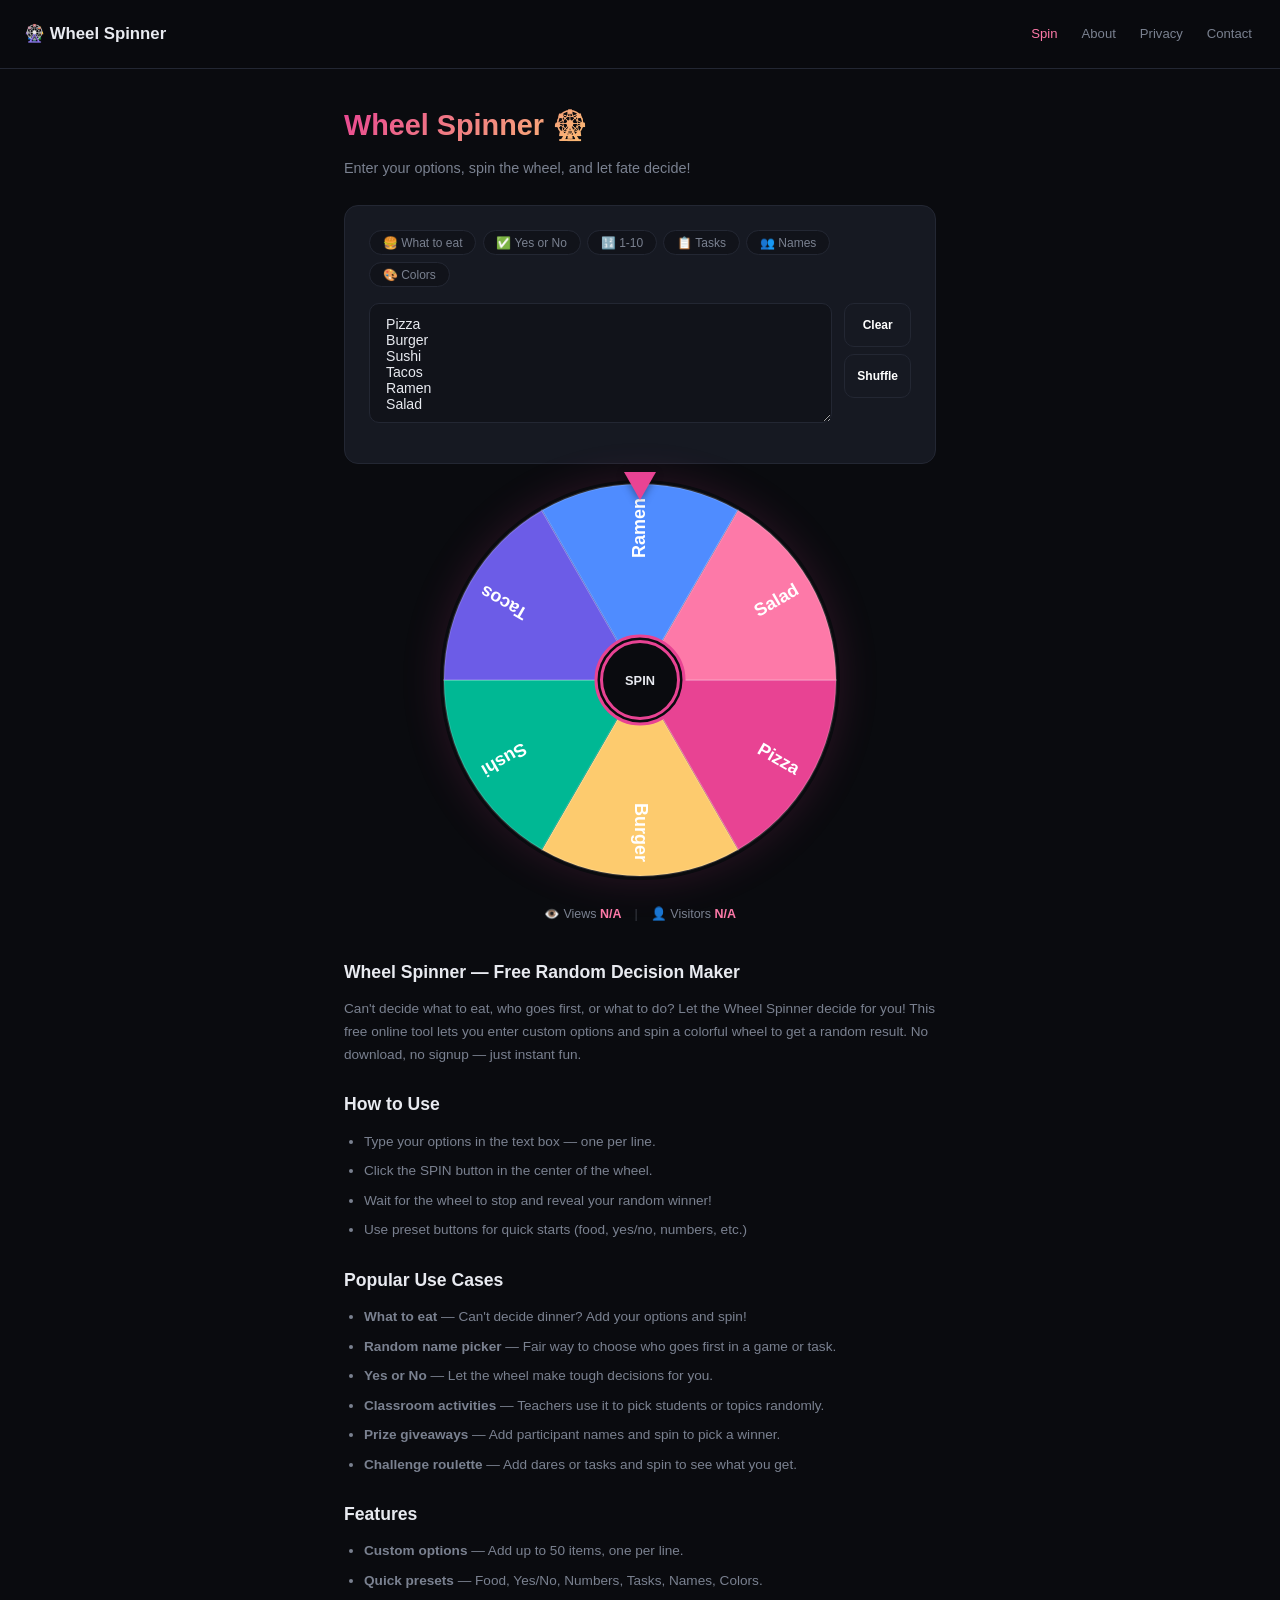
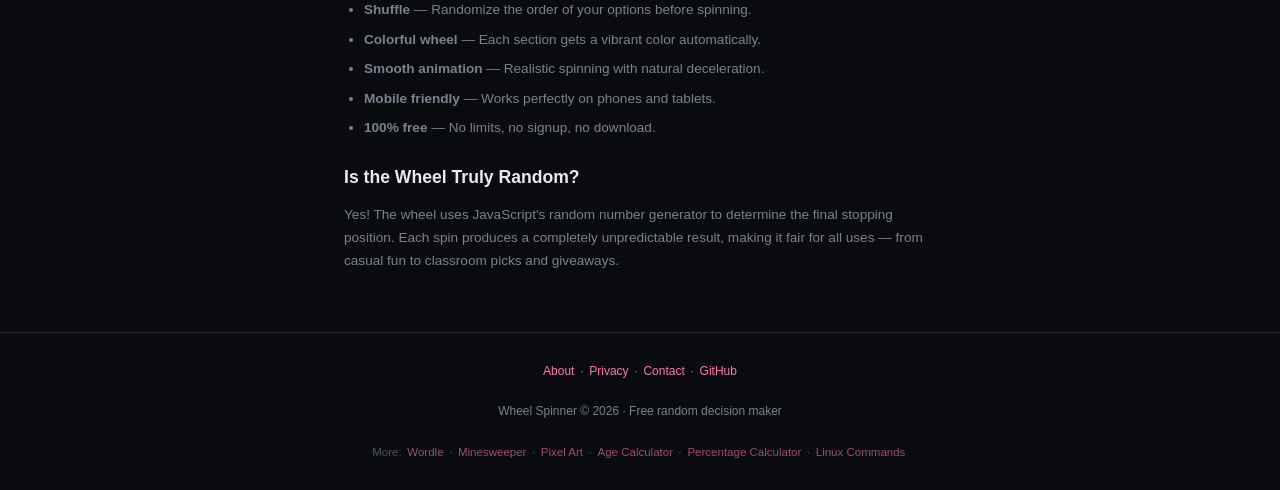
==== index.html @ a922e373 "Fix ad empty space: controlled height + cross-origin iframe check" ====
<!DOCTYPE html>
<html lang="en">
<head>
    <meta charset="UTF-8">
    <link rel="preconnect" href="https://pagead2.googlesyndication.com">
    <link rel="dns-prefetch" href="https://pagead2.googlesyndication.com">
    <link rel="preconnect" href="https://api.counterapi.dev">
    <link rel="dns-prefetch" href="https://api.counterapi.dev">
    <meta name="viewport" content="width=device-width, initial-scale=1.0">
    <meta name="theme-color" content="#0a0b0f">
    <meta name="description" content="Free spinner wheel. Enter options and spin to make random decisions. Perfect for choosing food, names, tasks.">
    <meta name="robots" content="index, follow">
    <link rel="canonical" href="https://jimmywithfiona.com/wheel-spinner/">

    <meta name="keywords" content="wheel spinner, spin the wheel, random picker, decision maker, wheel of names, random choice">
    <meta property="og:type" content="website">
    <meta property="og:site_name" content="Wheel Spinner">
    <meta property="og:locale" content="en_US">
    <meta property="og:title" content="Wheel Spinner — Free Random Decision Maker Online">
    <meta property="og:description" content="Free spinner wheel. Enter options and spin to make random decisions. Perfect for choosing food, names, tasks.">
    <meta property="og:url" content="https://jimmywithfiona.com/wheel-spinner/">
    <meta property="og:image" content="https://jimmywithfiona.com/wheel-spinner/og.png">
    <meta name="twitter:card" content="summary_large_image">
    <meta name="twitter:title" content="Wheel Spinner — Free Random Decision Maker Online">
    <meta name="twitter:description" content="Free spinner wheel. Enter options and spin to make random decisions. Perfect for choosing food, names, tasks.">
    <meta name="twitter:image" content="https://jimmywithfiona.com/wheel-spinner/og.png">

    <link rel="icon" type="image/svg+xml" href="favicon.svg">
<link rel="apple-touch-icon" href="apple-touch-icon.png">
    <title>Wheel Spinner — Free Random Decision Maker Online</title>
    <script async src="https://pagead2.googlesyndication.com/pagead/js/adsbygoogle.js?client=ca-pub-1840337371416691" crossorigin="anonymous"></script>
    <link rel="stylesheet" href="css/style.css">
    <script type="application/ld+json">
    {
      "@context": "https://schema.org",
      "@type": "WebApplication",
      "name": "Wheel Spinner",
      "url": "https://jimmywithfiona.com/wheel-spinner/",
      "description": "Free online spinner wheel. Enter options and spin to make a random decision.",
      "applicationCategory": "Game",
      "offers": { "@type": "Offer", "price": "0", "priceCurrency": "USD" }
    }
    </script>
    <script type="application/ld+json">
    {
      "@context": "https://schema.org",
      "@type": "FAQPage",
      "mainEntity": [
        { "@type": "Question", "name": "How does the wheel spinner work?", "acceptedAnswer": { "@type": "Answer", "text": "Enter your options in the text box, then click Spin. The wheel rotates randomly and stops on a winner." } },
        { "@type": "Question", "name": "Is the wheel spinner random?", "acceptedAnswer": { "@type": "Answer", "text": "Yes, the wheel uses a random number generator to ensure fair and unpredictable results every time." } },
        { "@type": "Question", "name": "How many options can I add?", "acceptedAnswer": { "@type": "Answer", "text": "You can add up to 50 options. Each option is one per line." } }
      ]
    }
    </script>
    <script type="application/ld+json">
    {"@context":"https://schema.org","@type":"BreadcrumbList","itemListElement":[{"@type":"ListItem","position":1,"name":"Home","item":"https://jimmywithfiona.com/"},{"@type":"ListItem","position":2,"name":"Wheel Spinner","item":"https://jimmywithfiona.com/wheel-spinner/"}]}
    </script>
    <style>
        .wheel-wrap {
            display: flex;
            flex-direction: column;
            align-items: center;
            gap: 1rem;
        }
        .canvas-box {
            position: relative;
            display: inline-block;
        }
        canvas {
            display: block;
            max-width: 100%;
            height: auto;
            border-radius: 50%;
            box-shadow: 0 0 40px rgba(232,67,147,0.15);
        }
        .pointer {
            position: absolute;
            top: -8px;
            left: 50%;
            transform: translateX(-50%);
            width: 0;
            height: 0;
            border-left: 16px solid transparent;
            border-right: 16px solid transparent;
            border-top: 28px solid var(--accent);
            filter: drop-shadow(0 2px 4px rgba(0,0,0,0.4));
            z-index: 10;
        }
        .spin-btn {
            position: absolute;
            top: 50%;
            left: 50%;
            transform: translate(-50%, -50%);
            width: 80px;
            height: 80px;
            border-radius: 50%;
            background: var(--bg);
            border: 3px solid var(--accent);
            color: var(--text);
            font-size: 0.8rem;
            font-weight: 800;
            cursor: pointer;
            z-index: 10;
            transition: transform .1s;
            font-family: inherit;
        }
        .spin-btn:hover:not(:disabled) { background: var(--accent); color: #fff; }
        .spin-btn:active:not(:disabled) { transform: translate(-50%, -50%) scale(0.92); }
        .options-panel {
            display: grid;
            grid-template-columns: 1fr auto;
            gap: 0.75rem;
            margin-bottom: 1rem;
        }
        .options-panel textarea {
            width: 100%;
            background: var(--bg-2);
            color: var(--text);
            border: 1px solid var(--border);
            border-radius: 10px;
            padding: 0.7rem 1rem;
            font-size: 0.88rem;
            outline: none;
            transition: border-color .2s;
            font-family: inherit;
            resize: vertical;
            min-height: 120px;
        }
        .options-panel textarea:focus { border-color: var(--accent); }
        .options-actions { display: flex; flex-direction: column; gap: 0.4rem; }
        .result-banner {
            text-align: center;
            font-size: 1.5rem;
            font-weight: 800;
            padding: 1rem;
            background: var(--card);
            border: 2px solid var(--accent);
            border-radius: var(--radius);
            margin-bottom: 1rem;
            display: none;
        }
        .result-banner.show { display: block; animation: pop .4s; }
        @keyframes pop { 0% { transform: scale(0.8); opacity: 0; } 100% { transform: scale(1); opacity: 1; } }
        .preset-row { display: flex; gap: 0.4rem; flex-wrap: wrap; margin-bottom: 1rem; }
        .preset-btn {
            background: var(--bg-2);
            border: 1px solid var(--border);
            border-radius: 999px;
            padding: 0.3rem 0.8rem;
            font-size: 0.75rem;
            color: var(--text-dim);
            cursor: pointer;
            transition: all .15s;
            font-family: inherit;
        }
        .preset-btn:hover { border-color: var(--accent); color: var(--text); }
    

    /* UX fixes: touch targets, font sizes */
    @media (max-width: 768px) {
        .navbar .nav-links a {
            padding: 0.5rem 0.3rem;
            min-height: 44px;
            display: flex;
            align-items: center;
        }
        .navbar { padding: 0.5rem 0.75rem; }
        .navbar .brand { font-size: 0.95rem; }
        .navbar .nav-links { gap: 0.3rem; }
        input[type="text"], input[type="number"], select, textarea {
            font-size: 16px !important;
        }
        .tab { min-height: 44px; display: flex; align-items: center; }
        .preset-btn { min-height: 44px; }
        .unit-toggle button { min-height: 44px; padding: 0.5rem 0.75rem; }
        .btn { min-height: 44px; }
        .legend-item, .outlet { min-height: 44px; }
    }
    /* Scroll to top button */
    .scroll-top {
        position: fixed;
        bottom: 1.5rem;
        right: 1.5rem;
        width: 44px;
        height: 44px;
        border-radius: 50%;
        background: var(--accent, #4f8cff);
        color: #fff;
        border: none;
        cursor: pointer;
        font-size: 1.2rem;
        display: none;
        z-index: 100;
        align-items: center;
        justify-content: center;
        box-shadow: 0 2px 12px rgba(0,0,0,0.3);
        transition: opacity 0.3s;
    }
    .scroll-top.visible { display: flex; }

    
    /* UX: touch targets + mobile fixes */
    body { overflow-x: hidden !important; }
    .nav-links a, .navbar .nav-links a, .topbar .nav-links a {
        display: inline-flex; align-items: center;
        min-height: 36px; padding: 0.4rem 0.25rem;
    }
    footer a, footer p a {
        display: inline-block; min-height: 36px; line-height: 36px;
        padding: 0 0.15rem;
    }
    @media (max-width: 768px) {
        .nav-links a, .navbar .nav-links a, .topbar .nav-links a, footer a {
            min-height: 44px !important; line-height: 44px;
            padding: 0 0.3rem;
        }
        .nav-links, .navbar .nav-links, .topbar .nav-links { flex-wrap: wrap; gap: 0.2rem; }
        input, select, textarea { font-size: 16px !important; }
        .tab, .preset-btn, .unit-toggle button, .btn { min-height: 44px; }
        .tool-link, .outlet, .story, .quiz-option { min-height: 44px; }
    }    .navbar .nav-links a, .topbar .nav-links a, .nav-links a {
        padding: 0.5rem 0.25rem;
        min-height: 36px;
        display: inline-flex;
        align-items: center;
    }
    body { overflow-x: hidden; }
    @media (max-width: 768px) {
        .navbar .nav-links a, .topbar .nav-links a, .nav-links a {
            min-height: 44px;
            padding: 0.5rem 0.4rem;
        }
        .navbar .nav-links, .topbar .nav-links, .nav-links {
            flex-wrap: wrap;
            gap: 0.2rem;
        }
        input, select, textarea { font-size: 16px !important; }
        .tab, .preset-btn, .unit-toggle button, .btn { min-height: 44px; }
    }

    </style>
    <link rel="prefetch" href="/fun-tests/">
    <link rel="prefetch" href="/game-2048/">
</head>
<body>
<nav class="navbar">
    <a class="brand" href="index.html">🎡 Wheel Spinner</a>
    <div class="nav-links">
        <a href="index.html" class="active">Spin</a>
        <a href="about.html">About</a>
        <a href="privacy.html">Privacy</a>
        <a href="contact.html">Contact</a>
    </div>
</nav>
<main>
<!-- AdSense Ad Unit -->
<ins class="adsbygoogle"
     style="display:block;max-height:280px;overflow:hidden;min-height:0"
     data-ad-client="ca-pub-1840337371416691"
     data-ad-slot="5549785669"
     data-ad-format="auto"
     data-full-width-responsive="true"></ins>
<script>
     (adsbygoogle = window.adsbygoogle || []).push({});
     window.addEventListener('load',function(){setTimeout(function(){document.querySelectorAll('ins.adsbygoogle[data-ad-slot="5549785669"]').forEach(function(el){try{var ifr=el.querySelector('iframe');if(ifr){var ib=ifr.contentWindow.document.body;if(!ib||ib.scrollHeight<10){el.style.display='none';}}}catch(e){var r=el.getBoundingClientRect();if(r.height<10){el.style.display='none';}}});},6000);});
</script>


    <h1>Wheel Spinner 🎡</h1>
    <p class="subtitle">Enter your options, spin the wheel, and let fate decide!</p>

    <div class="result-banner" id="resultBanner"></div>

    <div class="tool-card">
        <div class="preset-row">
            <button class="preset-btn" onclick="loadPreset('food')">🍔 What to eat</button>
            <button class="preset-btn" onclick="loadPreset('yesno')">✅ Yes or No</button>
            <button class="preset-btn" onclick="loadPreset('numbers')">🔢 1-10</button>
            <button class="preset-btn" onclick="loadPreset('tasks')">📋 Tasks</button>
            <button class="preset-btn" onclick="loadPreset('names')">👥 Names</button>
            <button class="preset-btn" onclick="loadPreset('colors')">🎨 Colors</button>
        </div>
        <div class="options-panel">
            <textarea id="optionsInput" placeholder="Enter one option per line...">Pizza
Burger
Sushi
Tacos
Ramen
Salad</textarea>
            <div class="options-actions">
                <button class="btn btn-secondary" onclick="clearAll()" style="font-size:0.75rem;padding:0.5rem 0.75rem;">Clear</button>
                <button class="btn btn-secondary" onclick="shuffleOptions()" style="font-size:0.75rem;padding:0.5rem 0.75rem;">Shuffle</button>
            </div>
        </div>
    </div>

    <div class="wheel-wrap">
        <div class="canvas-box">
            <div class="pointer"></div>
            <canvas id="wheel" width="400" height="400"></canvas>
            <button class="spin-btn" id="spinBtn" onclick="spin()">SPIN</button>
        </div>
    </div>

    <div class="stats">
        👁️ Views <strong id="pv">-</strong>
        <span class="stat-divider">|</span>
        👤 Visitors <strong id="uv">-</strong>
    </div>

    <div class="seo-section">
        <h2>Wheel Spinner — Free Random Decision Maker</h2>
        <p>Can't decide what to eat, who goes first, or what to do? Let the Wheel Spinner decide for you! This free online tool lets you enter custom options and spin a colorful wheel to get a random result. No download, no signup — just instant fun.</p>
        <h2>How to Use</h2>
        <ul>
            <li>Type your options in the text box — one per line.</li>
            <li>Click the SPIN button in the center of the wheel.</li>
            <li>Wait for the wheel to stop and reveal your random winner!</li>
            <li>Use preset buttons for quick starts (food, yes/no, numbers, etc.)</li>
        </ul>
        <h2>Popular Use Cases</h2>
        <ul>
            <li><strong>What to eat</strong> — Can't decide dinner? Add your options and spin!</li>
            <li><strong>Random name picker</strong> — Fair way to choose who goes first in a game or task.</li>
            <li><strong>Yes or No</strong> — Let the wheel make tough decisions for you.</li>
            <li><strong>Classroom activities</strong> — Teachers use it to pick students or topics randomly.</li>
            <li><strong>Prize giveaways</strong> — Add participant names and spin to pick a winner.</li>
            <li><strong>Challenge roulette</strong> — Add dares or tasks and spin to see what you get.</li>
        </ul>
        <h2>Features</h2>
        <ul>
            <li><strong>Custom options</strong> — Add up to 50 items, one per line.</li>
            <li><strong>Quick presets</strong> — Food, Yes/No, Numbers, Tasks, Names, Colors.</li>
            <li><strong>Shuffle</strong> — Randomize the order of your options before spinning.</li>
            <li><strong>Colorful wheel</strong> — Each section gets a vibrant color automatically.</li>
            <li><strong>Smooth animation</strong> — Realistic spinning with natural deceleration.</li>
            <li><strong>Mobile friendly</strong> — Works perfectly on phones and tablets.</li>
            <li><strong>100% free</strong> — No limits, no signup, no download.</li>
        </ul>
        <h2>Is the Wheel Truly Random?</h2>
        <p>Yes! The wheel uses JavaScript's random number generator to determine the final stopping position. Each spin produces a completely unpredictable result, making it fair for all uses — from casual fun to classroom picks and giveaways.</p>
    </div>
</main>
<footer>
    <p><a href="about.html">About</a> · <a href="privacy.html">Privacy</a> · <a href="contact.html">Contact</a> · <a href="https://github.com/JimmyLLLL/wheel-spinner">GitHub</a></p>
    <p style="margin-top:0.4rem;">Wheel Spinner © 2026 · Free random decision maker</p>

    <div style="margin-top:0.6rem;font-size:0.72rem;opacity:0.6;">More: <a href="/wordle/">Wordle</a> · <a href="/minesweeper/">Minesweeper</a> · <a href="/pixel-art/">Pixel Art</a> · <a href="/age-calculator/">Age Calculator</a> · <a href="/percentage-calculator/">Percentage Calculator</a> · <a href="/linux-commands/">Linux Commands</a></div>
</footer>
<script defer src="js/counter.js"></script>
<script>
const COLORS = [
    "#e84393", "#fdcb6e", "#00b894", "#6c5ce7", "#4f8cff",
    "#fd79a8", "#ff7675", "#55efc4", "#a29bfe", "#74b9ff",
    "#ffeaa7", "#fab1a0", "#81ecec", "#dfe6e9", "#fd79a8",
    "#e17055", "#0984e3", "#00cec9", "#6c5ce7", "#e84393",
    "#fdcb6e", "#00b894", "#6c5ce7", "#4f8cff", "#fd79a8",
    "#ff7675", "#55efc4", "#a29bfe", "#74b9ff", "#ffeaa7",
    "#fab1a0", "#81ecec", "#dfe6e9", "#e17055", "#0984e3",
    "#00cec9", "#6c5ce7", "#e84393", "#fdcb6e", "#00b894",
    "#6c5ce7", "#4f8cff", "#fd79a8", "#ff7675", "#55efc4",
    "#a29bfe", "#74b9ff", "#ffeaa7", "#fab1a0", "#81ecec",
];

const PRESETS = {
    food: "Pizza\nBurger\nSushi\nTacos\nRamen\nSalad\nPasta\nFried Chicken\nHot Pot\nBBQ",
    yesno: "Yes\nNo\nMaybe\nDefinitely\nNot a chance\nAsk again",
    numbers: "1\n2\n3\n4\n5\n6\n7\n8\n9\n10",
    tasks: "Do the dishes\nTake out trash\nVacuum\nLaundry\nClean bathroom\nCook dinner\nWater plants\nFeed pets",
    names: "Alice\nBob\nCharlie\nDiana\nEve\nFrank\nGrace\nHenry",
    colors: "Red\nOrange\nYellow\nGreen\nBlue\nPurple\nPink\nBlack\nWhite\nGray",
};

const canvas = document.getElementById("wheel");
const ctx = canvas.getContext("2d");
const spinBtn = document.getElementById("spinBtn");
const resultBanner = document.getElementById("resultBanner");

let options = [];
let currentAngle = 0;
let spinning = false;

function getOptions() {
    return document.getElementById("optionsInput").value
        .split("\n")
        .map(s => s.trim())
        .filter(s => s.length > 0);
}

function drawWheel() {
    const opts = getOptions();
    options = opts.length > 0 ? opts : ["Spin me!"];
    const n = options.length;
    const cx = canvas.width / 2;
    const cy = canvas.height / 2;
    const radius = canvas.width / 2 - 4;
    const sliceAngle = (Math.PI * 2) / n;

    ctx.clearRect(0, 0, canvas.width, canvas.height);

    for (let i = 0; i < n; i++) {
        const startAngle = currentAngle + i * sliceAngle;
        const endAngle = startAngle + sliceAngle;
        const color = COLORS[i % COLORS.length];

        // Slice
        ctx.beginPath();
        ctx.moveTo(cx, cy);
        ctx.arc(cx, cy, radius, startAngle, endAngle);
        ctx.closePath();
        ctx.fillStyle = color;
        ctx.fill();

        // Border
        ctx.strokeStyle = "rgba(255,255,255,0.15)";
        ctx.lineWidth = 2;
        ctx.stroke();

        // Text
        ctx.save();
        ctx.translate(cx, cy);
        ctx.rotate(startAngle + sliceAngle / 2);
        ctx.textAlign = "right";
        ctx.textBaseline = "middle";
        ctx.fillStyle = "#fff";
        const fontSize = Math.max(10, Math.min(18, 200 / n));
        ctx.font = "bold " + fontSize + "px sans-serif";
        let text = options[i];
        const maxLen = Math.max(4, Math.floor(14 - n / 3));
        if (text.length > maxLen) text = text.substring(0, maxLen) + "…";
        ctx.fillText(text, radius - 14, 0);
        ctx.restore();
    }

    // Center circle
    ctx.beginPath();
    ctx.arc(cx, cy, 44, 0, Math.PI * 2);
    ctx.fillStyle = "#0a0b0f";
    ctx.fill();
    ctx.strokeStyle = "#e84393";
    ctx.lineWidth = 3;
    ctx.stroke();
}

function spin() {
    if (spinning) return;
    const opts = getOptions();
    if (opts.length === 0) { resultBanner.textContent = "⚠️ Add some options first!"; resultBanner.className = "result-banner show"; return; }
    options = opts;
    spinning = true;
    spinBtn.disabled = true;
    resultBanner.className = "result-banner";

    // Random target
    const n = options.length;
    const sliceAngle = (Math.PI * 2) / n;
    const winnerIdx = Math.floor(Math.random() * n);
    // Pointer is at top (270 degrees = -PI/2). We want winner slice center under pointer.
    const targetAngle = -(winnerIdx * sliceAngle + sliceAngle / 2) - Math.PI / 2;
    const fullSpins = 5 + Math.floor(Math.random() * 3); // 5-7 full spins
    const startAngle = currentAngle;
    // Normalize current angle
    let normalizedStart = startAngle % (Math.PI * 2);
    const totalRotation = fullSpins * Math.PI * 2 + (targetAngle - normalizedStart);
    const finalAngle = startAngle + totalRotation;

    const duration = 4500 + Math.random() * 1000;
    const startTime = performance.now();

    function animate(now) {
        const elapsed = now - startTime;
        const t = Math.min(elapsed / duration, 1);
        // Ease out cubic
        const eased = 1 - Math.pow(1 - t, 3);
        currentAngle = startAngle + totalRotation * eased;
        drawWheel();
        if (t < 1) {
            requestAnimationFrame(animate);
        } else {
            currentAngle = finalAngle;
            drawWheel();
            spinning = false;
            spinBtn.disabled = false;
            showResult(options[winnerIdx]);
        }
    }
    requestAnimationFrame(animate);
}

function showResult(winner) {
    resultBanner.innerHTML = '🎉 Winner: <span style="color:var(--gold)">' + escapeHtml(winner) + '</span> 🎉';
    resultBanner.className = "result-banner show";
}

function escapeHtml(s) {
    return s.replace(/&/g, "&amp;").replace(/</g, "&lt;").replace(/>/g, "&gt;").replace(/"/g, "&quot;");
}

function loadPreset(key) {
    document.getElementById("optionsInput").value = PRESETS[key] || "";
    drawWheel();
    resultBanner.className = "result-banner";
}

function clearAll() {
    document.getElementById("optionsInput").value = "";
    drawWheel();
    resultBanner.className = "result-banner";
}

function shuffleOptions() {
    const textarea = document.getElementById("optionsInput");
    let opts = textarea.value.split("\n").map(s => s.trim()).filter(s => s.length > 0);
    for (let i = opts.length - 1; i > 0; i--) {
        const j = Math.floor(Math.random() * (i + 1));
        [opts[i], opts[j]] = [opts[j], opts[i]];
    }
    textarea.value = opts.join("\n");
    drawWheel();
}

// Redraw on input
document.getElementById("optionsInput").addEventListener("input", () => {
    if (!spinning) drawWheel();
});

// Resize canvas for mobile
function resizeCanvas() {
    const box = canvas.parentElement;
    const size = Math.min(box.clientWidth, 400);
    canvas.style.width = size + "px";
    canvas.style.height = size + "px";
}
window.addEventListener("resize", resizeCanvas);

// Init
drawWheel();
resizeCanvas();
</script>
</body>
</html>
---- css/style.css ----
*{margin:0;padding:0;box-sizing:border-box}:root{--bg:#0a0b0f;--bg-2:#11131a;--card:#161922;--border:#232733;--text:#e8eaf0;--text-dim:#7a8190;--accent:#e84393;--accent-hover:#fd79a8;--green:#00b894;--gold:#fdcb6e;--radius:14px}body{font-family:-apple-system,BlinkMacSystemFont,"Segoe UI",Roboto,"Helvetica Neue",sans-serif;background:var(--bg);color:var(--text);min-height:100vh;line-height:1.7}.navbar{display:flex;justify-content:space-between;align-items:center;padding:0.75rem 1.5rem;border-bottom:1px solid var(--border);position:sticky;top:0;background:rgba(10,11,15,0.92);backdrop-filter:blur(12px);z-index:50}.navbar .brand{font-weight:800;color:var(--text);text-decoration:none;font-size:1.05rem;display:flex;align-items:center;gap:0.4rem}.navbar .nav-links{display:flex;gap:1rem;flex-wrap:wrap}.navbar .nav-links a{color:var(--text-dim);text-decoration:none;font-size:0.82rem;transition:color .2s}.navbar .nav-links a:hover,.navbar .nav-links a.active{color:var(--accent-hover)}main{max-width:640px;margin:0 auto;padding:2rem 1.5rem 3rem}h1{font-size:1.8rem;margin-bottom:0.4rem;background:linear-gradient(135deg,#e84393,#fdcb6e,#00b894);-webkit-background-clip:text;-webkit-text-fill-color:transparent;background-clip:text}.subtitle{color:var(--text-dim);font-size:0.9rem;margin-bottom:1.5rem}h2{font-size:1.1rem;margin:1.5rem 0 0.6rem;color:var(--accent-hover)}p{margin-bottom:0.75rem}a{color:var(--accent-hover)}ul{margin:0 0 1rem 1.25rem}li{margin-bottom:0.4rem}.tool-card{background:var(--card);border:1px solid var(--border);border-radius:var(--radius);padding:1.5rem;margin-bottom:1rem}.btn{background:var(--accent);color:#fff;border:none;border-radius:10px;padding:0.75rem 2rem;font-size:0.95rem;font-weight:700;cursor:pointer;transition:background .2s,transform .1s;font-family:inherit}.btn:hover{background:var(--accent-hover)}.btn:active{transform:scale(0.97)}.btn-secondary{background:var(--card);border:1px solid var(--border)}.btn-secondary:hover{background:var(--bg-2)}.btn:disabled{opacity:0.5;cursor:not-allowed}input[type="text"]{width:100%;background:var(--bg-2);color:var(--text);border:1px solid var(--border);border-radius:10px;padding:0.7rem 1rem;font-size:0.9rem;outline:none;transition:border-color .2s;font-family:inherit}input[type="text"]:focus{border-color:var(--accent)}.stats{text-align:center;margin:1.5rem 0;font-size:0.78rem;color:var(--text-dim)}.stats strong{color:var(--accent-hover);font-variant-numeric:tabular-nums}.stat-divider{margin:0 0.6rem;opacity:0.4}footer{text-align:center;padding:1.25rem;color:var(--text-dim);font-size:0.75rem;border-top:1px solid var(--border)}footer a{color:var(--accent-hover);text-decoration:none}.seo-section{color:var(--text-dim);font-size:0.85rem;margin-top:2rem}.seo-section h2{color:var(--text)}body{overflow-x:hidden}.navbar .brand,.navbar .brand a{display:flex;align-items:center;min-height:44px;padding:0.25rem 0}.navbar .nav-links a{min-height:44px;display:inline-flex;align-items:center;padding:0.4rem 0.3rem}footer a,footer p a{display:inline-block;min-height:36px;line-height:36px;padding:0 0.15rem}.tool-link{min-height:44px}.tool-link .tool-name,.tool-link .tool-desc{line-height:1.3}.btn{min-height:44px}@media (max-width:768px){footer a{min-height:44px;line-height:44px}.navbar .nav-links{flex-wrap:wrap}}@media (max-width:768px){a{min-height:44px;display:inline-flex;align-items:center}.tool-card a,.seo-section a,.result a{display:inline-block;min-height:44px;line-height:44px}.navbar .brand{min-height:44px}button{min-height:44px}}
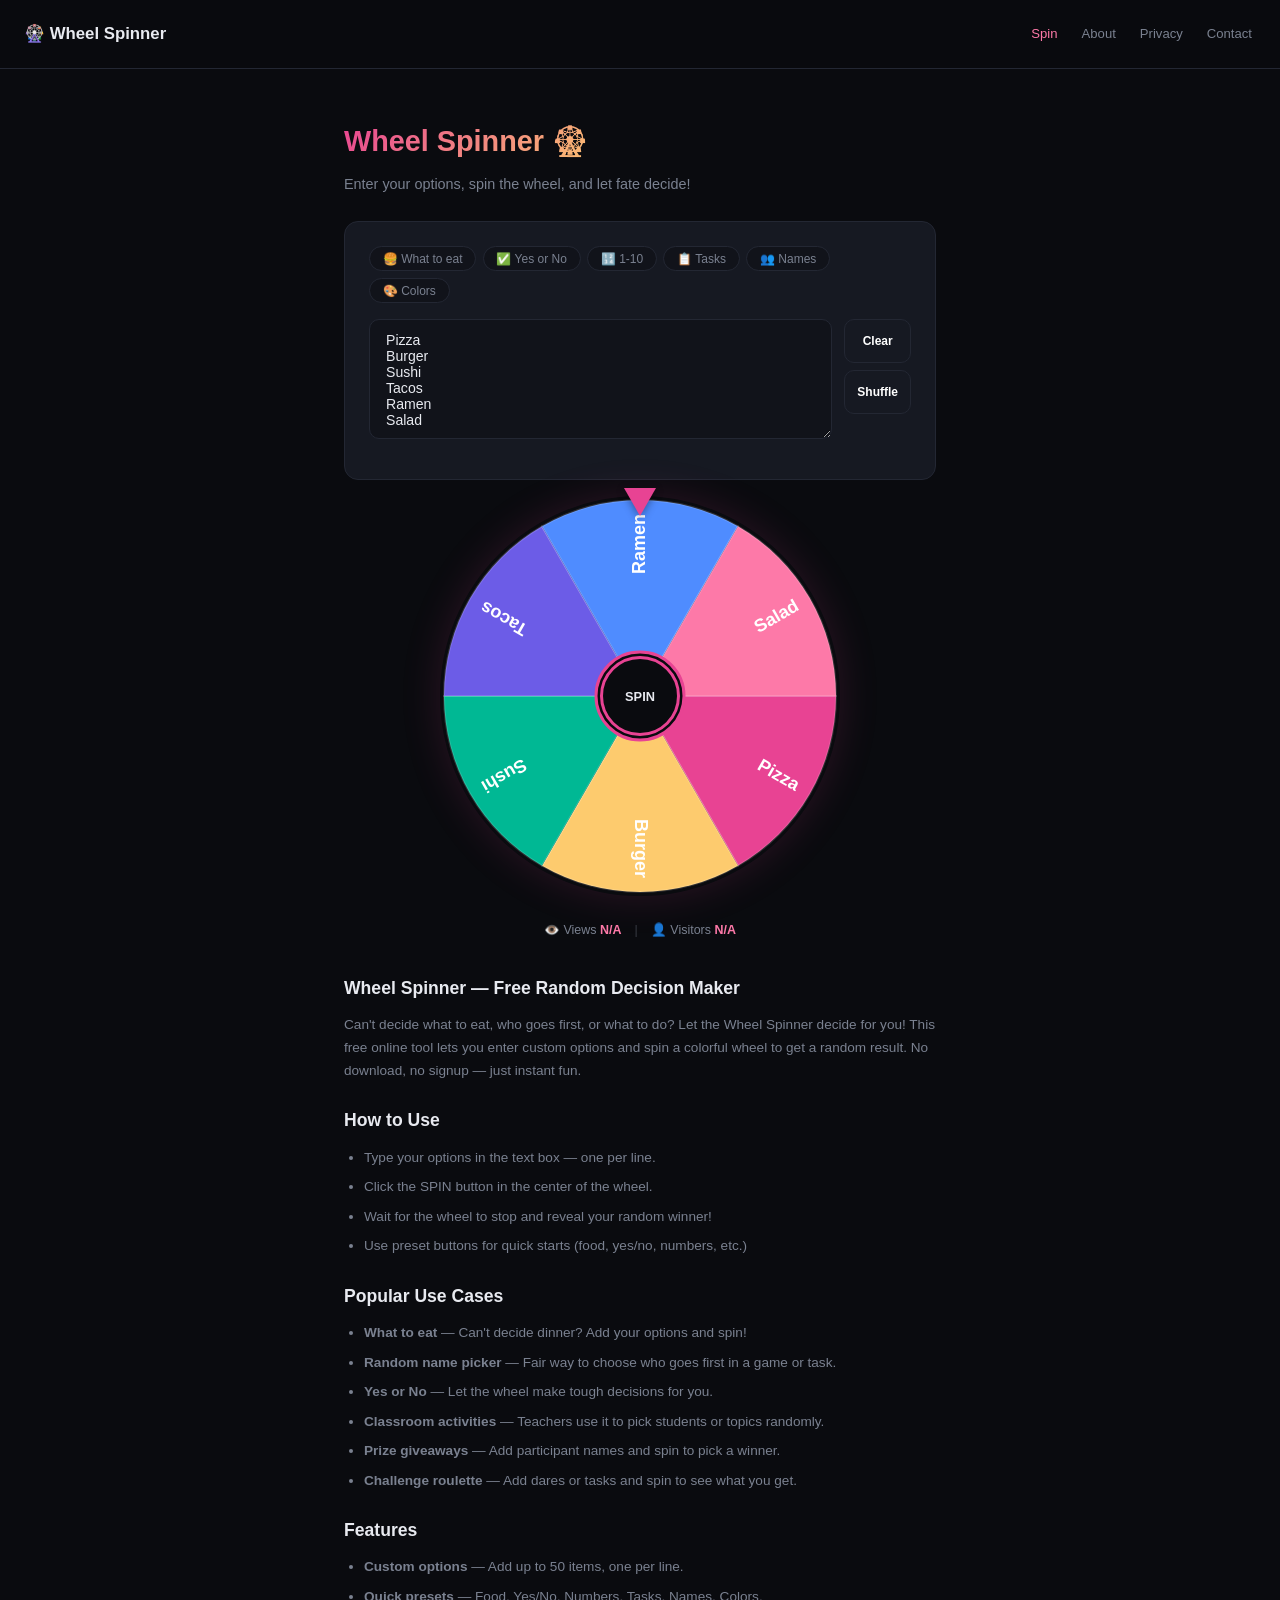
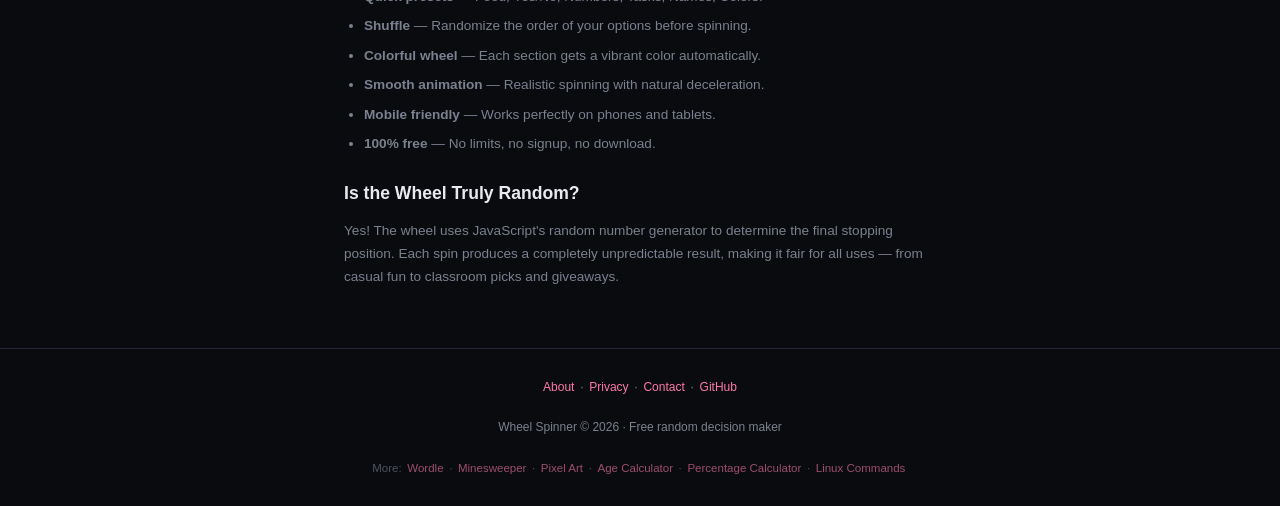
==== commit b1fffe81: "Fix ad space: wrap ad in collapsible container, hide when empty after 8s" ====
--- a/index.html
+++ b/index.html
@@ -254,16 +254,18 @@
 </nav>
 <main>
 <!-- AdSense Ad Unit -->
+<div class="ad-container" style="text-align:center;min-height:0;max-height:120px;overflow:hidden;transition:max-height .3s;margin:0 0 1rem;">
 <ins class="adsbygoogle"
-     style="display:block;max-height:280px;overflow:hidden;min-height:0"
+     style="display:block"
      data-ad-client="ca-pub-1840337371416691"
      data-ad-slot="5549785669"
      data-ad-format="auto"
      data-full-width-responsive="true"></ins>
 <script>
      (adsbygoogle = window.adsbygoogle || []).push({});
-     window.addEventListener('load',function(){setTimeout(function(){document.querySelectorAll('ins.adsbygoogle[data-ad-slot="5549785669"]').forEach(function(el){try{var ifr=el.querySelector('iframe');if(ifr){var ib=ifr.contentWindow.document.body;if(!ib||ib.scrollHeight<10){el.style.display='none';}}}catch(e){var r=el.getBoundingClientRect();if(r.height<10){el.style.display='none';}}});},6000);});
+     setTimeout(function(){var c=document.querySelector('.ad-container');if(!c)return;var ins=c.querySelector('ins.adsbygoogle');var ifr=ins&&ins.querySelector('iframe');if(!ifr){c.style.display='none';return;}ifr.addEventListener('load',function(){try{var b=ifr.contentWindow.document.body;if(!b||b.scrollHeight<15){c.style.maxHeight='0';c.style.margin='0';}}catch(e){}});setTimeout(function(){try{var b=ifr.contentWindow.document.body;if(!b||b.scrollHeight<15){c.style.maxHeight='0';c.style.margin='0';}}catch(e){var r=ifr.getBoundingClientRect();if(r.height<15){c.style.maxHeight='0';c.style.margin='0';}}},8000);},3000);
 </script>
+</div>
 
 
     <h1>Wheel Spinner 🎡</h1>
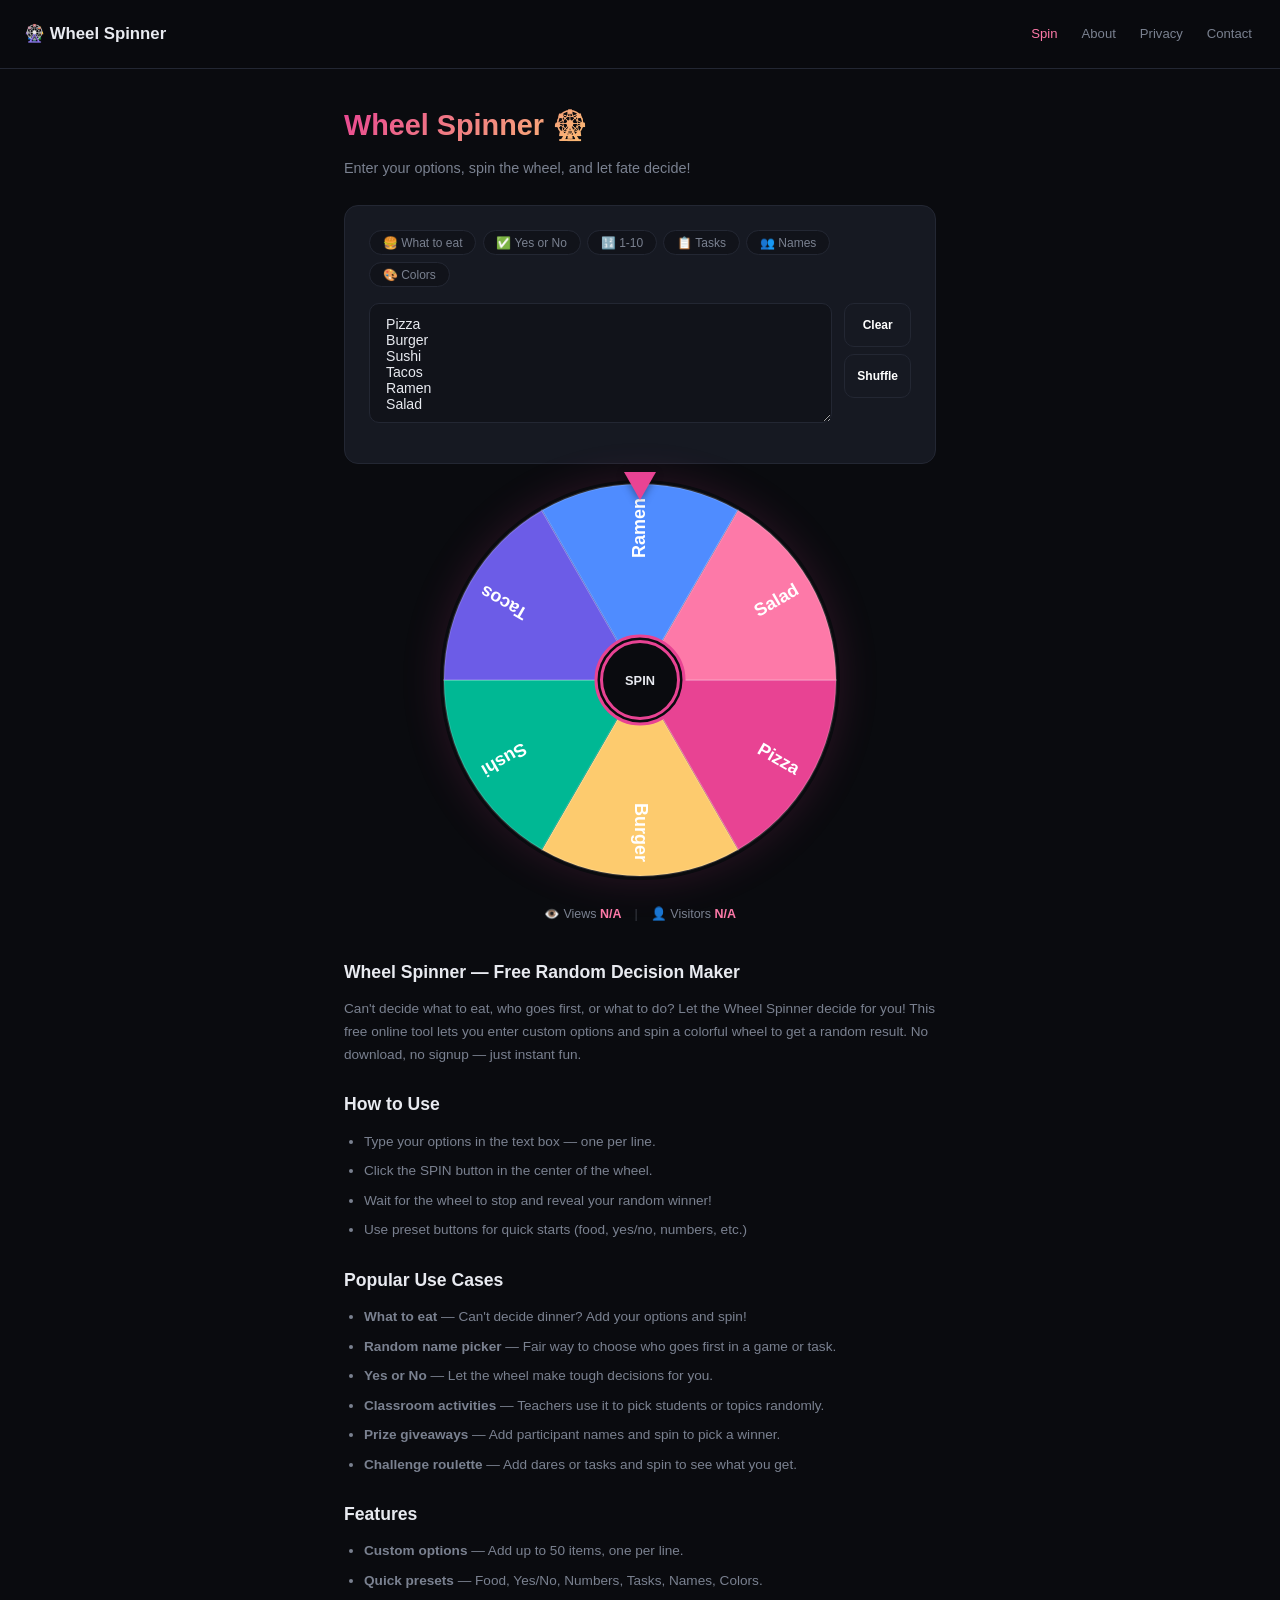
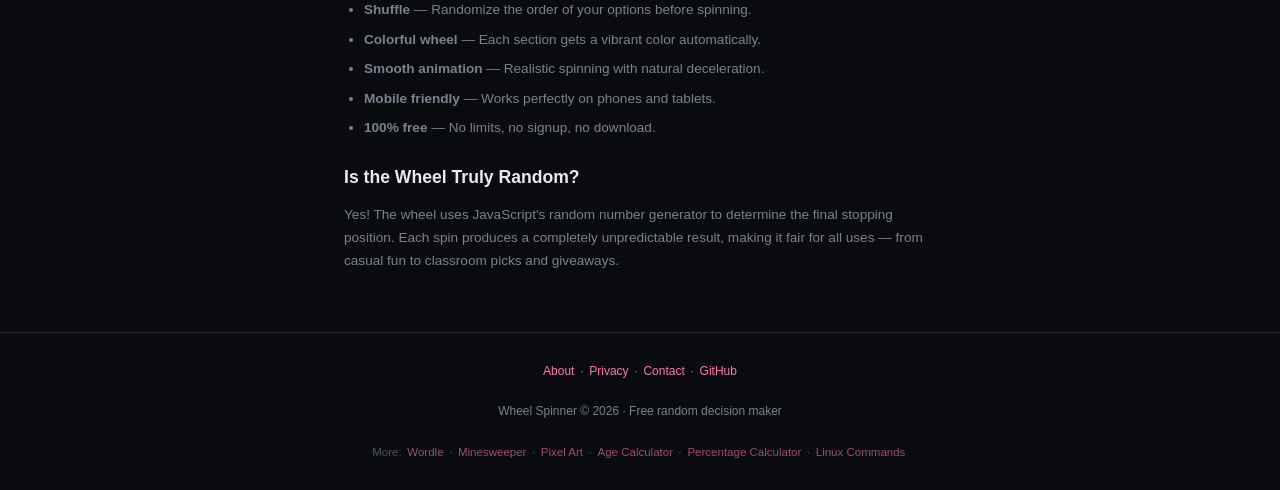
==== commit 967b2b52: "Simplify ad code to standard AdSense, remove collapse hacks" ====
--- a/index.html
+++ b/index.html
@@ -254,7 +254,6 @@
 </nav>
 <main>
 <!-- AdSense Ad Unit -->
-<div class="ad-container" style="text-align:center;min-height:0;max-height:120px;overflow:hidden;transition:max-height .3s;margin:0 0 1rem;">
 <ins class="adsbygoogle"
      style="display:block"
      data-ad-client="ca-pub-1840337371416691"
@@ -263,9 +262,7 @@
      data-full-width-responsive="true"></ins>
 <script>
      (adsbygoogle = window.adsbygoogle || []).push({});
-     setTimeout(function(){var c=document.querySelector('.ad-container');if(!c)return;var ins=c.querySelector('ins.adsbygoogle');var ifr=ins&&ins.querySelector('iframe');if(!ifr){c.style.display='none';return;}ifr.addEventListener('load',function(){try{var b=ifr.contentWindow.document.body;if(!b||b.scrollHeight<15){c.style.maxHeight='0';c.style.margin='0';}}catch(e){}});setTimeout(function(){try{var b=ifr.contentWindow.document.body;if(!b||b.scrollHeight<15){c.style.maxHeight='0';c.style.margin='0';}}catch(e){var r=ifr.getBoundingClientRect();if(r.height<15){c.style.maxHeight='0';c.style.margin='0';}}},8000);},3000);
 </script>
-</div>
 
 
     <h1>Wheel Spinner 🎡</h1>
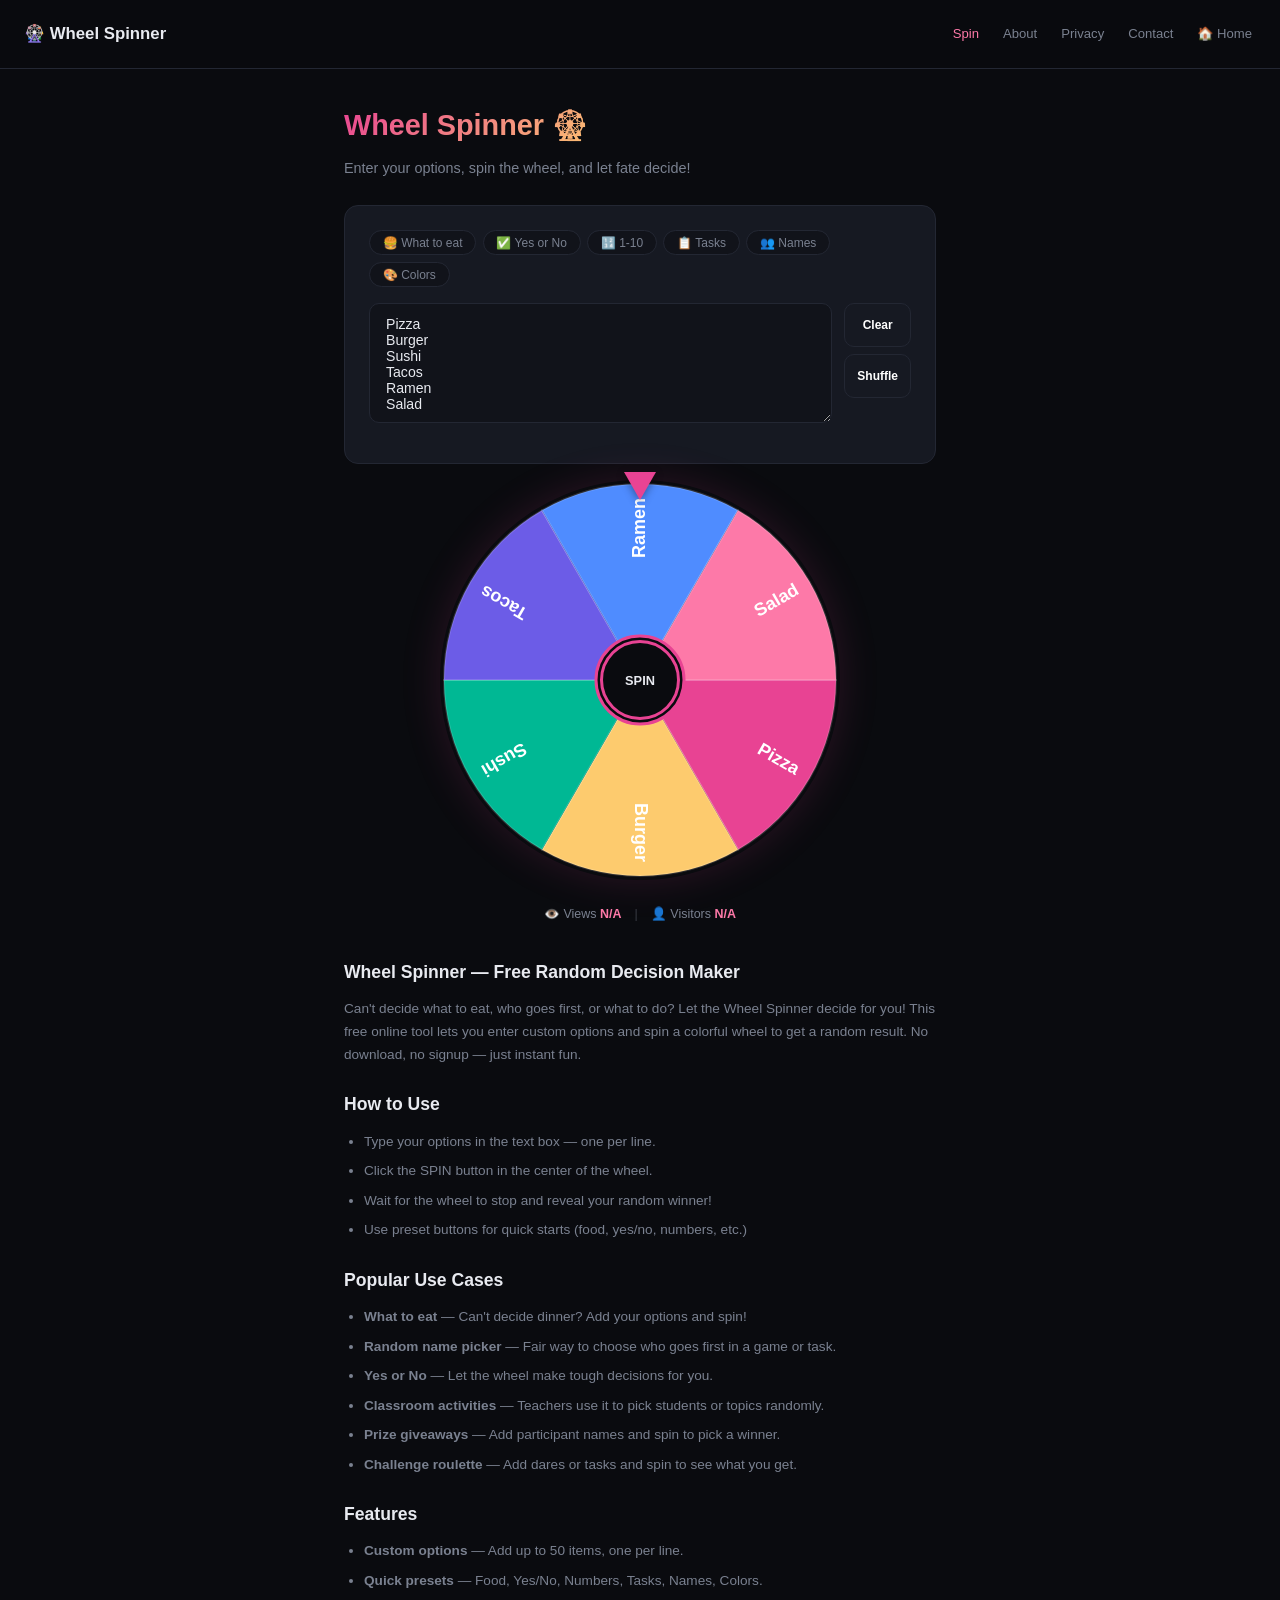
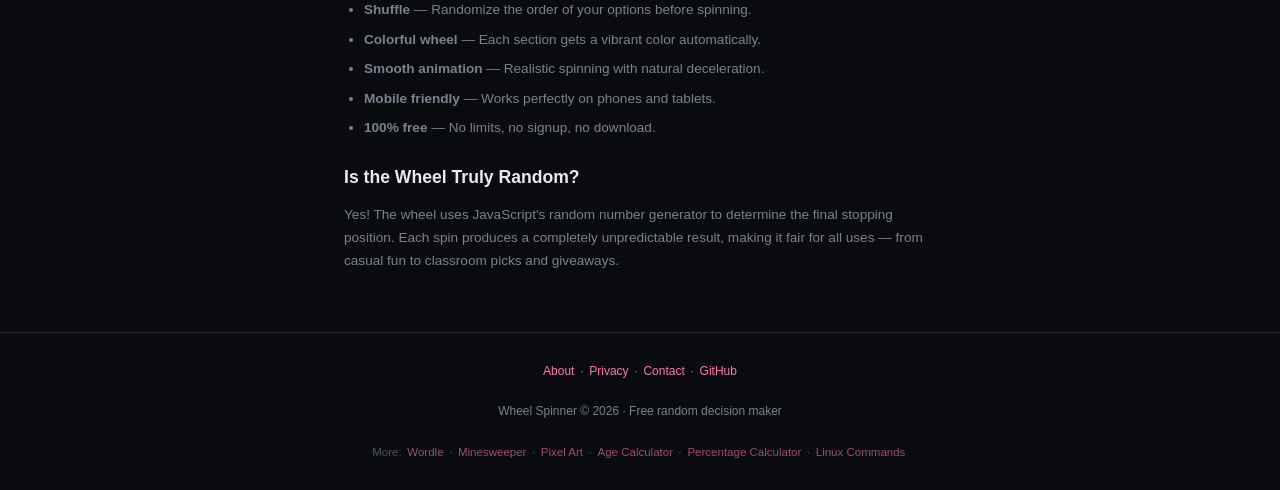
==== commit ce2723ca: "SEO+Nav: fix brand links to absolute paths, add Home link to all pages" ====
--- a/index.html
+++ b/index.html
@@ -244,12 +244,13 @@
 </head>
 <body>
 <nav class="navbar">
-    <a class="brand" href="index.html">🎡 Wheel Spinner</a>
+    <a class="brand" href="/wheel-spinner/">🎡 Wheel Spinner</a>
     <div class="nav-links">
-        <a href="index.html" class="active">Spin</a>
+        <a href="/wheel-spinner/" class="active">Spin</a>
         <a href="about.html">About</a>
         <a href="privacy.html">Privacy</a>
         <a href="contact.html">Contact</a>
+        <a href="/">🏠 Home</a>
     </div>
 </nav>
 <main>
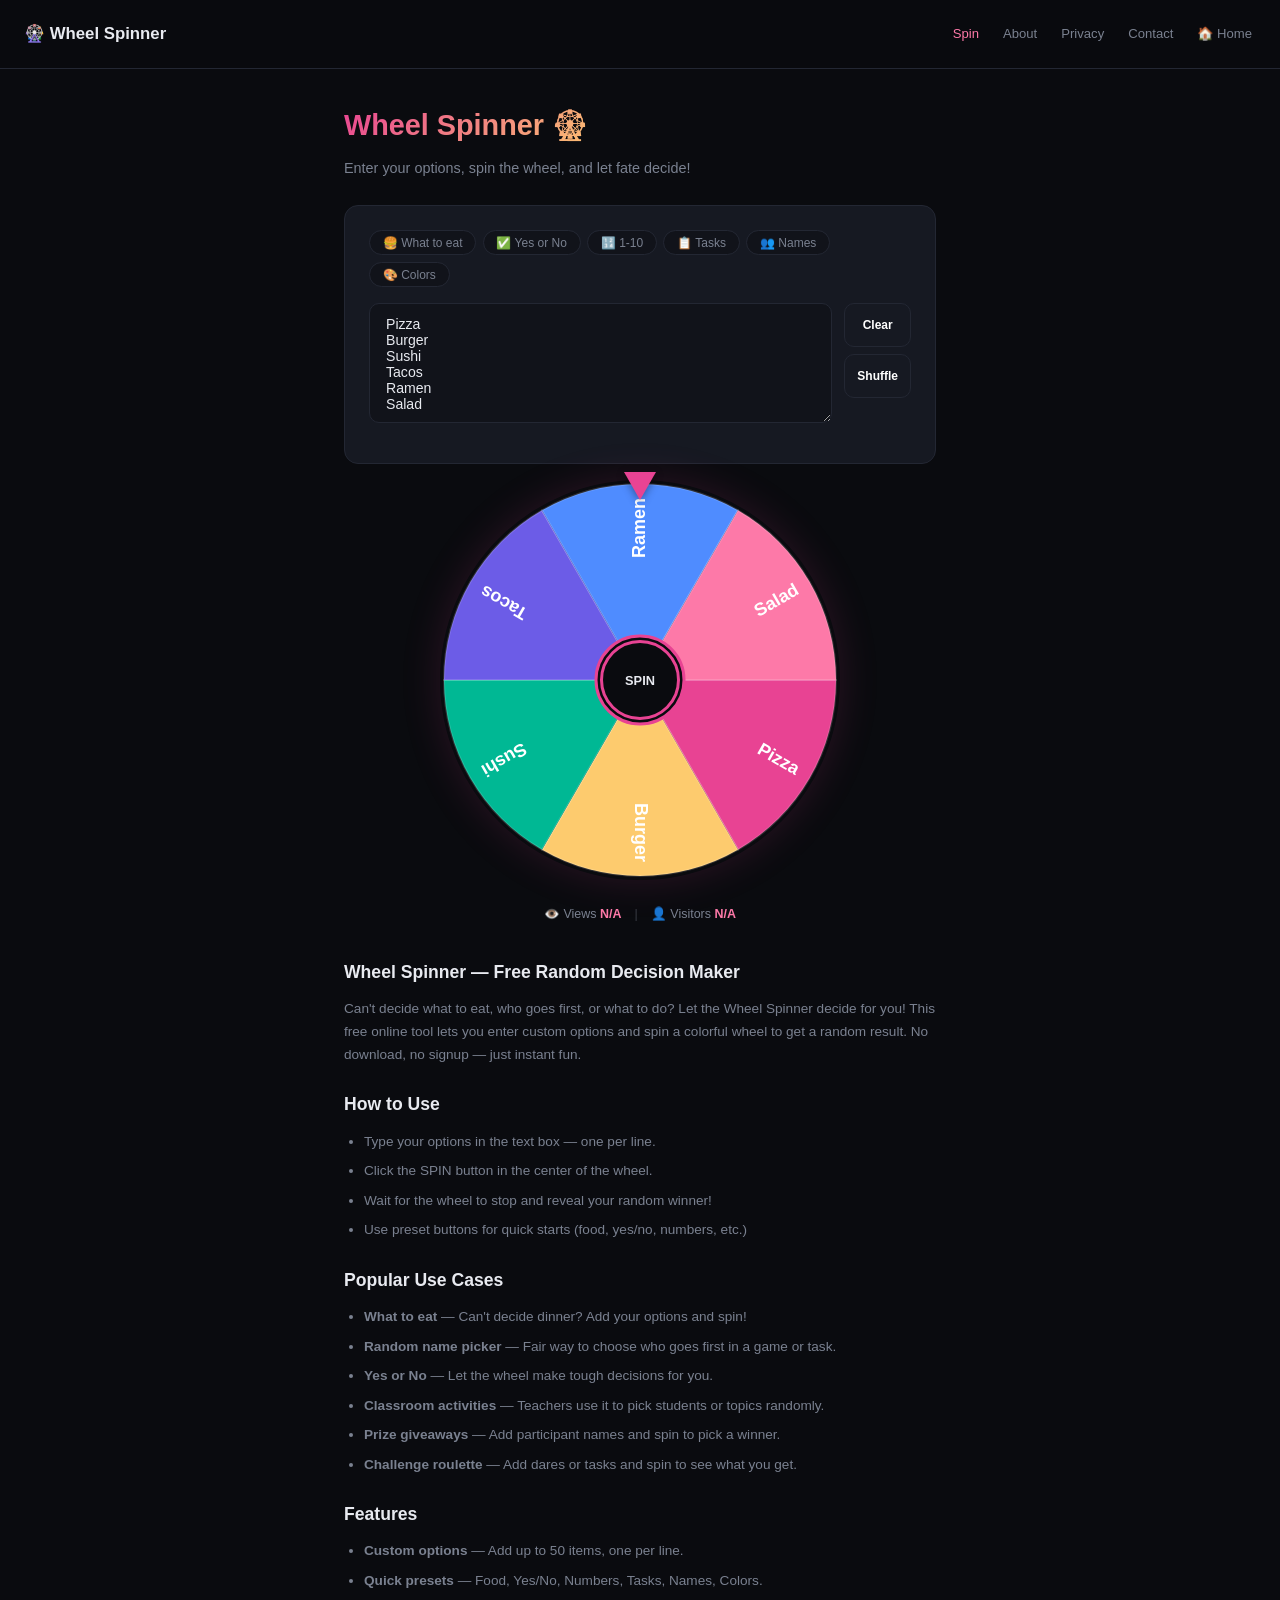
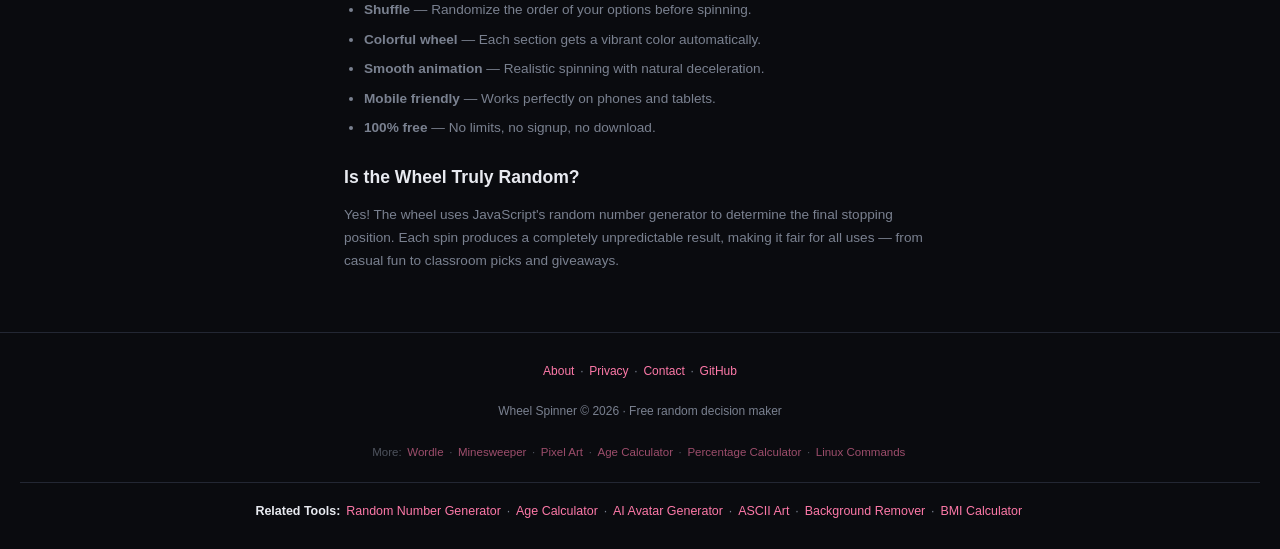
==== commit 965c0d72: "SEO: Organization publisher + enhanced BreadcrumbList + VideoGame schema" ====
--- a/index.html
+++ b/index.html
@@ -241,6 +241,10 @@
     </style>
     <link rel="prefetch" href="/fun-tests/">
     <link rel="prefetch" href="/game-2048/">
+
+<script type="application/ld+json">{"@context":"https://schema.org","@type":"Organization","name":"JimmyWithFiona","url":"https://jimmywithfiona.com/","logo":"https://jimmywithfiona.com/og.png","description":"Free online tools, games, and daily content","sameAs":["https://github.com/JimmyLLLL"]}</script>
+
+<script type="application/ld+json">{"@context":"https://schema.org","@type":"BreadcrumbList","itemListElement":[{"@type":"ListItem","position":1,"name":"Home","item":"https://jimmywithfiona.com/"},{"@type":"ListItem","position":2,"name":"Fun Tools","item":"https://jimmywithfiona.com/fun-tools/"},{"@type":"ListItem","position":3,"name":"Wheel Spinner","item":"https://jimmywithfiona.com/wheel-spinner/"}]}</script>
 </head>
 <body>
 <nav class="navbar">
@@ -254,17 +258,6 @@
     </div>
 </nav>
 <main>
-<!-- AdSense Ad Unit -->
-<ins class="adsbygoogle"
-     style="display:block"
-     data-ad-client="ca-pub-1840337371416691"
-     data-ad-slot="5549785669"
-     data-ad-format="auto"
-     data-full-width-responsive="true"></ins>
-<script>
-     (adsbygoogle = window.adsbygoogle || []).push({});
-</script>
-
 
     <h1>Wheel Spinner 🎡</h1>
     <p class="subtitle">Enter your options, spin the wheel, and let fate decide!</p>
@@ -340,12 +333,23 @@
         <h2>Is the Wheel Truly Random?</h2>
         <p>Yes! The wheel uses JavaScript's random number generator to determine the final stopping position. Each spin produces a completely unpredictable result, making it fair for all uses — from casual fun to classroom picks and giveaways.</p>
     </div>
+<!-- AdSense Ad Unit -->
+<ins class="adsbygoogle"
+     style="display:block"
+     data-ad-client="ca-pub-1840337371416691"
+     data-ad-slot="5549785669"
+     data-ad-format="auto"
+     data-full-width-responsive="true"></ins>
+<script>
+     (adsbygoogle = window.adsbygoogle || []).push({});
+</script>
 </main>
 <footer>
     <p><a href="about.html">About</a> · <a href="privacy.html">Privacy</a> · <a href="contact.html">Contact</a> · <a href="https://github.com/JimmyLLLL/wheel-spinner">GitHub</a></p>
     <p style="margin-top:0.4rem;">Wheel Spinner © 2026 · Free random decision maker</p>
 
     <div style="margin-top:0.6rem;font-size:0.72rem;opacity:0.6;">More: <a href="/wordle/">Wordle</a> · <a href="/minesweeper/">Minesweeper</a> · <a href="/pixel-art/">Pixel Art</a> · <a href="/age-calculator/">Age Calculator</a> · <a href="/percentage-calculator/">Percentage Calculator</a> · <a href="/linux-commands/">Linux Commands</a></div>
+<div class="related-tools" style="margin-top:0.8rem;font-size:0.78rem;color:var(--text-dim,#7a8190);padding-top:0.6rem;border-top:1px solid var(--border,#232733);"><strong style="color:var(--text,#e8eaf0);">Related Tools:</strong> <a href="https://jimmywithfiona.com/random-number-generator/">Random Number Generator</a> · <a href="https://jimmywithfiona.com/age-calculator/">Age Calculator</a> · <a href="https://jimmywithfiona.com/ai-avatar-generator/">AI Avatar Generator</a> · <a href="https://jimmywithfiona.com/ascii-art/">ASCII Art</a> · <a href="https://jimmywithfiona.com/background-remover/">Background Remover</a> · <a href="https://jimmywithfiona.com/bmi-calculator/">BMI Calculator</a></div>
 </footer>
 <script defer src="js/counter.js"></script>
 <script>
